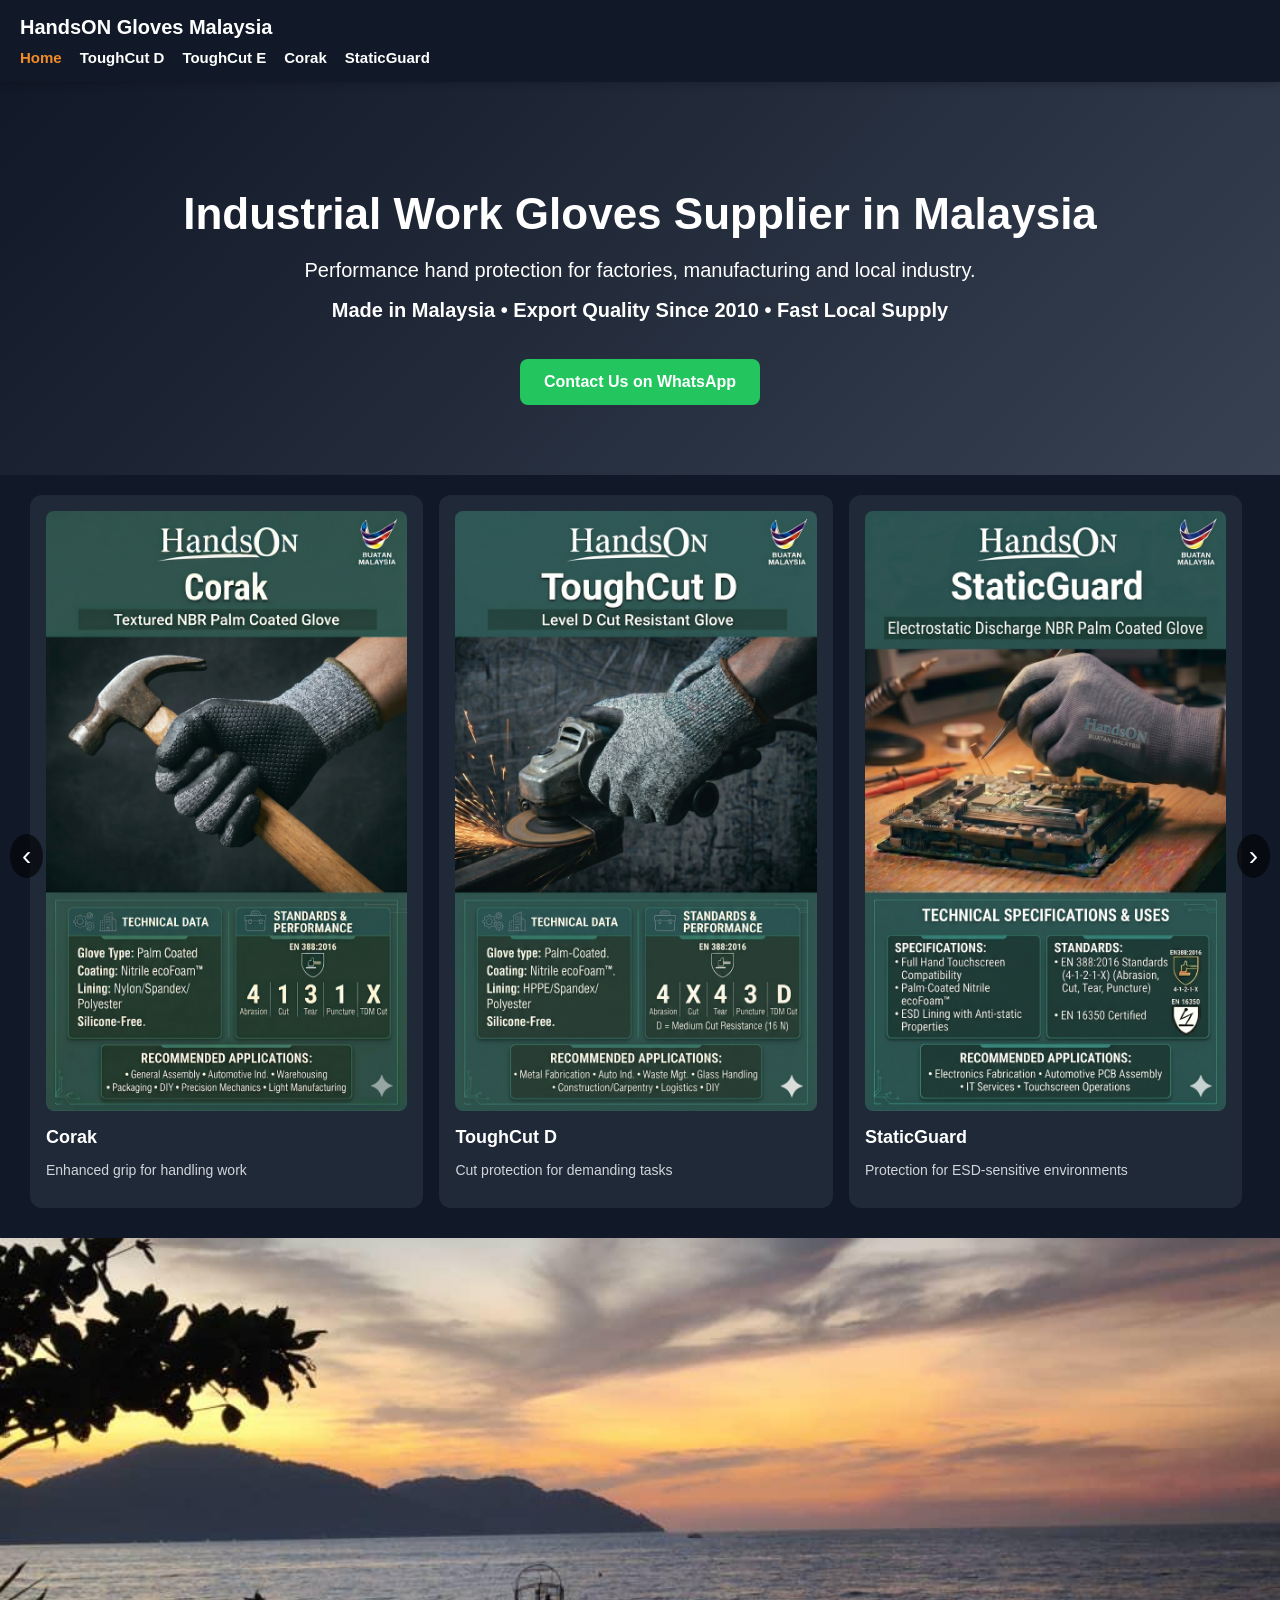
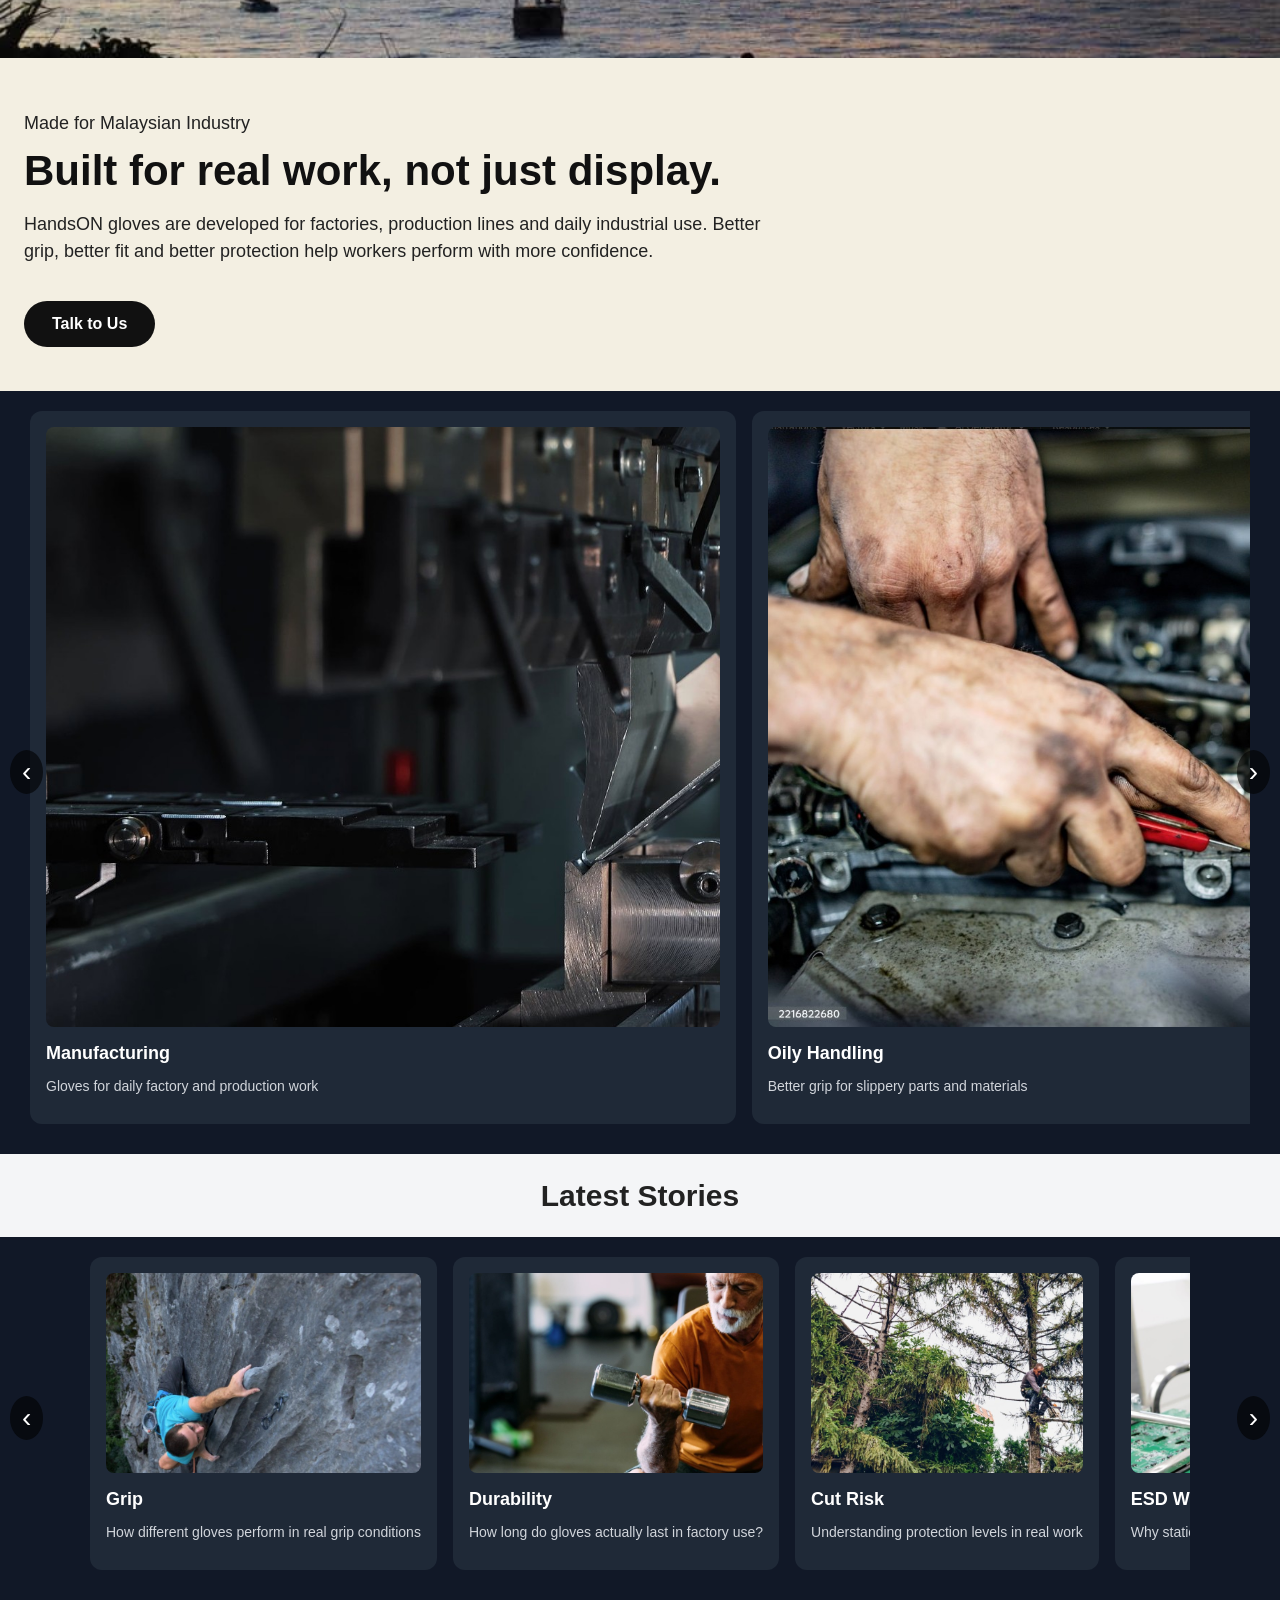
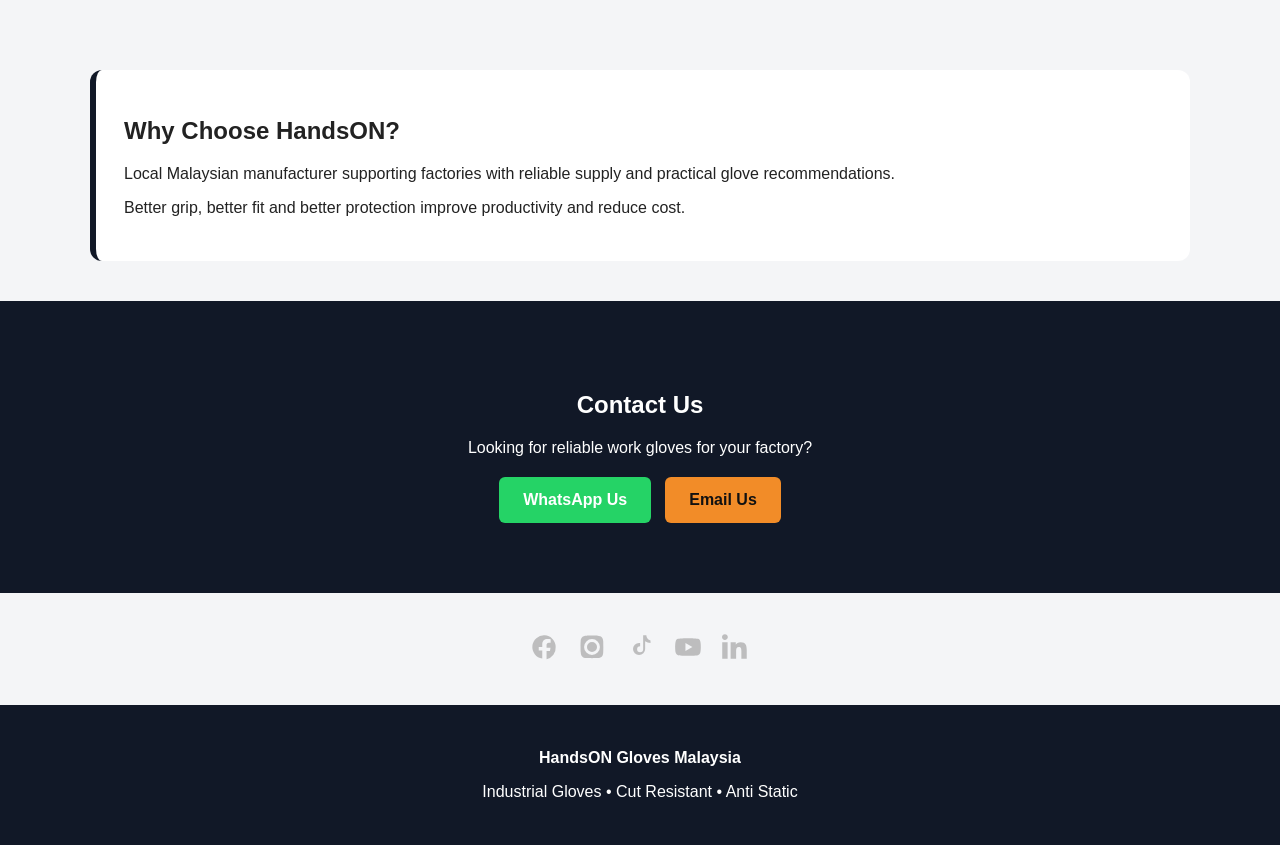
==== index.html @ 5c163934 "Update index.html" ====
<!DOCTYPE html>

<html lang="en">
<head>
  <meta charset="UTF-8">
  <meta name="viewport" content="width=device-width, initial-scale=1">

  <title>Industrial Gloves Malaysia | Work Gloves Supplier | HandsON</title>
  <meta name="description" content="HandsON supplies industrial work gloves in Malaysia. Cut-resistant gloves, grip gloves and anti-static gloves for factories. Reliable local manufacturer.">
  <link rel="canonical" href="https://xprhandson.com/">

  <link rel="stylesheet" href="style.css?v=3">
</head>

<body>

<!-- ===== NAV (HAMBURGER) ===== -->

<div class="nav nav-dark">

  <div class="nav-top">
    <div class="brand">HandsON Gloves Malaysia</div>

<button class="menu-toggle" onclick="toggleMenu()">☰</button>

  </div>

  <div class="nav-links" id="navLinks">
  <a href="index.html" class="active">Home</a>
  <a href="toughcut-d.html">ToughCut D</a>
  <a href="toughcut-e.html">ToughCut E</a>
  <a href="corak.html">Corak</a>
  <a href="staticguard.html">StaticGuard</a>
</div>

</div>

<!-- ===== HERO ===== -->

<section class="hero">
  <h1>Industrial Work Gloves Supplier in Malaysia</h1>
  <p>Performance hand protection for factories, manufacturing and local industry.</p>
  <p><b>Made in Malaysia • Export Quality Since 2010 • Fast Local Supply</b></p>

  <a class="button" href="https://wa.me/60172555032?text=Hi%20I%20am%20interested%20in%20HandsON%20industrial%20gloves" target="_blank">
    Contact Us on WhatsApp
  </a>
</section>

<!-- ===== SCROLLABLE PRODUCT PAGE ===== -->
<div class="product-scroll-wrapper">
  <div class="product-scroll" id="productScroll">


    <div class="product-card">
      <img src="images/corak.jpg" alt="Corak">
      <h3>Corak</h3>
      <p>Enhanced grip for handling work</p>
    </div>

    <div class="product-card">
      <img src="images/toughcutd_2.jpg" alt="ToughCut D">
      <h3>ToughCut D</h3>
      <p>Cut protection for demanding tasks</p>
    </div>

    <div class="product-card">
      <img src="images/staticguard_2.jpg" alt="StaticGuard">
      <h3>StaticGuard</h3>
      <p>Protection for ESD-sensitive environments</p>
    </div>

    <div class="product-card">
      <img src="images/toughcutE.jpg" alt="ToughCut E">
      <h3>ToughCut E</h3>
      <p>Protection for ESD-sensitive environments</p>
    </div>

  </div>

  <button id="leftBtn" class="scroll-btn left" onclick="scrollProducts(-1)">‹</button>
  <button id="rightBtn" class="scroll-btn right" onclick="scrollProducts(1)">›</button>
</div>

<!-- ===== STILL ===== -->  
<section class="story-still">
  <div class="story-image">
    <img src="images/handson-story.jpg" alt="HandsON gloves in real factory work">
  </div>

  <div class="story-text">
    <p class="story-kicker">Made for Malaysian Industry</p>
    <h2>Built for real work, not just display.</h2>
    <p>
      HandsON gloves are developed for factories, production lines and daily industrial use.
      Better grip, better fit and better protection help workers perform with more confidence.
    </p>

    <a class="story-btn" href="https://wa.me/60172555032" target="_blank">
      Talk to Us
    </a>
  </div>
</section>

<!-- ===== APPLICATION SCROLL ===== -->
<div class="product-scroll-wrapper application-scroll-wrapper">
  <div class="product-scroll" id="applicationScroll">

    <div class="product-card">
      <img src="images/application-manufacturing.jpg" alt="Manufacturing">
      <h3>Manufacturing</h3>
      <p>Gloves for daily factory and production work</p>
    </div>

    <div class="product-card">
      <img src="images/application-oil-grip.jpg" alt="Oily Handling">
      <h3>Oily Handling</h3>
      <p>Better grip for slippery parts and materials</p>
    </div>

    <div class="product-card">
      <img src="images/application-cut.jpg" alt="Cut Risk">
      <h3>Cut Risk</h3>
      <p>Protection for sharp edges, metal and glass handling</p>
    </div>

    <div class="product-card">
      <img src="images/application-esd.jpg" alt="ESD Work">
      <h3>ESD Work</h3>
      <p>For electronics and static-sensitive environments</p>
    </div>

  </div>

  <button class="scroll-btn left" onclick="scrollApplications(-1)">‹</button>
  <button class="scroll-btn right" onclick="scrollApplications(1)">›</button>
</div>

<!-- ===== LATEST STORIES ===== -->
<h2 class="section-title">Latest Stories</h2>

<div class="story-scroll-wrapper">
  <div class="story-scroll" id="storiesScroll">

    <div class="story-card">
      <img src="images/story-grip-test4.jpg" alt="Grip">
      <h3>Grip</h3>
      <p>How different gloves perform in real grip conditions</p>
    </div>

    <div class="story-card">
      <img src="images/story-durability.jpg" alt="Durability">
      <h3>Durability</h3>
      <p>How long do gloves actually last in factory use?</p>
    </div>

    <div class="story-card">
      <img src="images/story-cut-risk.jpg" alt="Cut Risk">
      <h3>Cut Risk</h3>
      <p>Understanding protection levels in real work</p>
    </div>

    <div class="story-card">
      <img src="images/story-esd.jpg" alt="ESD Work">
      <h3>ESD Work</h3>
      <p>Why static control matters in electronics production</p>
    </div>

  </div>

  <button class="scroll-btn left" onclick="scrollStories(-1)">‹</button>
  <button class="scroll-btn right" onclick="scrollStories(1)">›</button>
</div>
  
<div class="container">
  <div class="highlight">
    <h2>Why Choose HandsON?</h2>
    <p>Local Malaysian manufacturer supporting factories with reliable supply and practical glove recommendations.</p>
    <p>Better grip, better fit and better protection improve productivity and reduce cost.</p>
  </div>

</div>

<!-- ===== CONTACT ===== -->

<section class="contact-section">
  <h2>Contact Us</h2>
  <p>Looking for reliable work gloves for your factory?</p>

  <div class="contact-actions">
    <a class="contact-btn whatsapp-btn" href="https://wa.me/60172555032" target="_blank">
      WhatsApp Us
    </a>

<a class="contact-btn email-btn" href="mailto:suechen@fwkindustry.com">
  Email Us
</a>

  </div>
</section>

<!-- ===== SOCIAL ===== -->

<div class="social-links">
  <a href="https://www.facebook.com/share/1DXPsJKZEr/?mibextid=wwXIfr/" target="_blank">
    <img src="images/facebook.svg" alt="Facebook">
  </a>

  <a href="https://www.instagram.com/handson_gloves_malaysia" target="_blank">
    <img src="images/instagram.svg" alt="Instagram">
  </a>

  <a href="https://www.tiktok.com/@handsongloves168" target="_blank">
    <img src="images/tiktok.svg" alt="TikTok">
  </a>

  <a href="#" target="_blank">
    <img src="images/youtube.svg" alt="YouTube">
  </a>

  <a href="https://www.linkedin.com/in/sue-chen-87976219b" target="_blank">
    <img src="images/linkedin.svg" alt="LinkedIn">
  </a>
</div>

<!-- ===== FOOTER ===== -->

<div class="footer">
  <p><b>HandsON Gloves Malaysia</b></p>
  <p>Industrial Gloves • Cut Resistant • Anti Static</p>
</div>

<!-- ===== JS ===== -->

<script>
function toggleMenu() {
  document.getElementById("navLinks").classList.toggle("active");
}

const productScroll = document.getElementById("productScroll");
const leftBtn = document.getElementById("leftBtn");
const rightBtn = document.getElementById("rightBtn");

function scrollProducts(direction) {
  const card = productScroll.querySelector(".product-card");
  const gap = 16;

  productScroll.scrollBy({
    left: direction * (card.offsetWidth + gap),
    behavior: "smooth"
  });

  setTimeout(updateArrows, 350);
}

function updateArrows() {
  const scrollLeft = productScroll.scrollLeft;
  const maxScroll = productScroll.scrollWidth - productScroll.clientWidth;

  if (scrollLeft <= 5) {
    leftBtn.style.opacity = "0";
    leftBtn.style.pointerEvents = "none";
  } else {
    leftBtn.style.opacity = "1";
    leftBtn.style.pointerEvents = "auto";
  }

  if (scrollLeft >= maxScroll - 5) {
    rightBtn.style.opacity = "0";
    rightBtn.style.pointerEvents = "none";
  } else {
    rightBtn.style.opacity = "1";
    rightBtn.style.pointerEvents = "auto";
  }
}

productScroll.addEventListener("scroll", updateArrows);
window.addEventListener("load", updateArrows);

  
const applicationScroll = document.getElementById("applicationScroll");

function scrollApplications(direction) {
  const card = applicationScroll.querySelector(".product-card");
  const gap = 16;

  applicationScroll.scrollBy({
    left: direction * (card.offsetWidth + gap),
    behavior: "smooth"
  });
}

const storiesScroll = document.getElementById("storiesScroll");

function scrollStories(direction) {
  const card = storiesScroll.querySelector(".story-card");
  const gap = 16;

  storiesScroll.scrollBy({
    left: direction * (card.offsetWidth + gap),
    behavior: "smooth"
  });
}


</script>

</body>
</html>
---- style.css ----
/* ===== GLOBAL ===== */
body {
  margin: 0;
  font-family: Arial, sans-serif;
  background: #f4f5f7;
  color: #222;
}

/* ===== HERO ===== */
.hero {
  background: linear-gradient(135deg, #111827, #374151);
  color: white;
  padding: 70px 20px;
  text-align: center;
}

.hero h1 {
  font-size: 44px;
  margin-bottom: 16px;
}

.hero p {
  font-size: 20px;
  max-width: 760px;
  margin: 10px auto;
  line-height: 1.5;
}

/* ===== HERO BUTTON ===== */
.button {
  display: inline-block;
  margin-top: 24px;
  padding: 14px 24px;
  background: #22c55e;
  color: white;
  text-decoration: none;
  border-radius: 8px;
  font-weight: bold;
}

.button:hover {
  background: #16a34a;
}

/* ===== CONTAINER ===== */
.container {
  max-width: 1100px;
  margin: auto;
  padding: 40px 20px;
}

/* ===== SECTION TITLE ===== */
.section-title {
  text-align: center;
  font-size: 30px;
  margin-bottom: 24px;
}

/* ===== GRID ===== */
.grid {
  display: grid;
  grid-template-columns: repeat(auto-fit, minmax(260px, 1fr));
  gap: 22px;
}

/* ===== CARD ===== */
.card {
  background: white;
  padding: 26px;
  border-radius: 14px;
  box-shadow: 0 4px 14px rgba(0,0,0,0.08);
}

.card h3 {
  margin-top: 0;
  font-size: 24px;
}

.card p {
  line-height: 1.6;
  font-size: 16px;
  color: #444;
}

/* FORCE card links to ignore browser purple */
.card h3 a:link,
.card h3 a:visited {
  color: #111827;
  text-decoration: none;
  font-weight: bold;
}

.card h3 a:hover {
  color: #f28c28;
}

/* ===== HIGHLIGHT ===== */
.highlight {
  background: #fff;
  border-left: 6px solid #111827;
  padding: 28px;
  border-radius: 12px;
  margin-top: 30px;
}

/* ===== CONTACT ===== */
.contact-section {
  text-align: center;
  padding: 70px 20px;
  background: #111827;
  color: #fff;
}

.contact-actions {
  display: flex;
  justify-content: center;
  gap: 14px;
  flex-wrap: wrap;
  margin-top: 20px;
}

.contact-btn {
  padding: 14px 24px;
  border-radius: 6px;
  text-decoration: none;
  font-weight: 700;
}

.whatsapp-btn {
  background: #25D366;
  color: white;
}

.email-btn {
  background: #f28c28;
  color: #111;
}

/* ===== SOCIAL ===== */
.social-links {
  display: flex;
  justify-content: center;
  gap: 20px;
  padding: 40px 20px;
  max-width: 400px;
  margin: 0 auto;
}

.social-links img {
  width: 28px;
  opacity: 0.6;
}

.social-links img:hover {
  opacity: 1;
}

/* ===== FOOTER ===== */
.footer {
  background: #111827;
  color: white;
  text-align: center;
  padding: 28px;
}

/* ===== NAV CONTAINER ===== */
.nav {
  background: #111827;
  color: white;
  padding: 16px 20px;

  position: sticky;
  top: 0;
  z-index: 1000;
  box-shadow: 0 2px 8px rgba(0,0,0,0.2);
}

.nav-top {
  display: flex;
  justify-content: space-between;
  align-items: center;
}

.brand {
  font-size: 20px;
  font-weight: bold;
  color: white;
}

.menu-toggle {
  font-size: 28px;
  background: none;
  border: none;
  cursor: pointer;
  display: none;
  color: white;
}

.nav-links {
  display: flex;
  gap: 18px;
  margin-top: 10px;
}

.nav-links a,
.nav-links a:link,
.nav-links a:visited {
  color: white;
  text-decoration: none;
  font-size: 15px;
  font-weight: bold;
}

.nav-links a:hover,
.nav-links a.active {
  color: #f28c28;
}

/* ===== MOBILE ===== */
@media (max-width: 600px) {
  .menu-toggle {
    display: block;
    color: white;
  }

  .product-card {
    min-width: calc(100vw - 60px);
  }

  .nav-links {
    display: none;
    flex-direction: column;
    background: white;
    border-radius: 8px;
    padding: 10px;
    margin-top: 12px;
  }

  .nav-links.active {
    display: flex;
  }

  .nav-links a,
  .nav-links a:link,
  .nav-links a:visited {
    color: #111;
    padding: 10px;
    border-radius: 6px;
  }

  .nav-links a:hover,
  .nav-links a.active {
    background: #f4f5f7;
    color: #f28c28;
  }
  
   /* ✅ ADD HERE */
  .application-scroll-wrapper .product-card img {
    height: 260px;
  }

  .story-card img {
  height: 200px;
  }
}

/* ===== DESKTOP ===== */
@media (min-width: 900px) {
  .product-scroll {
    max-width: 1100px;
    margin: 0 auto;
    
    padding-left: 60px;
    padding-right: 60px;
  }
  
  .scroll-btn.left {
    left: calc(50% - 550px);   /* align with content edge */
  }

  .scroll-btn.right {
    right: calc(50% - 550px);
  }

  .scroll-btn {
    font-size: 34px;
    padding: 8px 14px;
  }
}

.product-scroll-wrapper {
  position: relative;
  padding: 20px;
  background: #111827;
  display: flex;
  justify-content: center;   /* ADD THIS */
}

.product-scroll {
  display: flex;
  gap: 16px;
  overflow-x: auto;
  scroll-snap-type: x mandatory;
  padding-bottom: 10px;
  max-width: 1100px;         /* ADD THIS */
  width: 100%;
}

.product-scroll::-webkit-scrollbar {
  display: none;
}

.product-card {
  min-width: 220px;
  flex: 0 0 auto;
  background: #1f2937;
  border-radius: 12px;
  padding: 16px;
  color: white;
  scroll-snap-align: start;
}

.product-card img {
  width: 100%;
  height: 600px;
  object-fit: cover;
  border-radius: 8px;
  margin-bottom: 12px;
}

.product-card h3 {
  margin: 0 0 6px;
  font-size: 18px;
}

.product-card p {
  font-size: 14px;
  color: #d1d5db;
}

/* Arrow button */
.scroll-btn {
  position: absolute;
  top: 50%;
  transform: translateY(-50%);
  right: 10px;
  background: rgba(0,0,0,0.6);
  border: none;
  color: white;
  font-size: 28px;
  padding: 6px 12px;
  border-radius: 50%;
  cursor: pointer;
  transition: opacity 0.3s ease;  /* ADD THIS */
}

.scroll-btn.left {
  left: 10px;
  right: auto;
}

.scroll-btn.right {
  right: 10px;
}


.story-still {
  background: #f3efe2;
}

.story-image img {
  width: 100%;
  height: 420px;
  object-fit: cover;
  display: block;
}

.story-text {
  padding: 34px 24px 44px;
  max-width: 760px;
}

.story-kicker {
  font-size: 16px;
  margin-bottom: 12px;
}

.story-text h2 {
  font-size: 42px;
  line-height: 1.05;
  margin: 0 0 16px;
  color: #111;
}

.story-text p {
  font-size: 18px;
  line-height: 1.5;
  color: #222;
}

.story-btn {
  display: inline-block;
  margin-top: 18px;
  background: #111;
  color: white;
  padding: 14px 28px;
  border-radius: 999px;
  text-decoration: none;
  font-weight: bold;
}

.story-scroll-wrapper {
  position: relative;
  padding: 20px;
  background: #111827;
}

.story-scroll {
  display: flex;
  gap: 16px;
  overflow-x: auto;
  scroll-snap-type: x mandatory;
  padding-bottom: 10px;
  max-width: 1100px;
  width: 100%;
  margin: 0 auto;
}

.story-scroll::-webkit-scrollbar {
  display: none;
}

.story-card {
  min-width: 220px;
  flex: 0 0 auto;
  background: #1f2937;
  border-radius: 12px;
  padding: 16px;
  color: white;
  scroll-snap-align: start;
}

.story-card img {
  width: 100%;
  height: 200px;
  object-fit: cover;
  border-radius: 8px;
  margin-bottom: 12px;
}

.story-card h3 {
  margin: 0 0 6px;
  font-size: 18px;
}

.story-card p {
  font-size: 14px;
  color: #d1d5db;
}
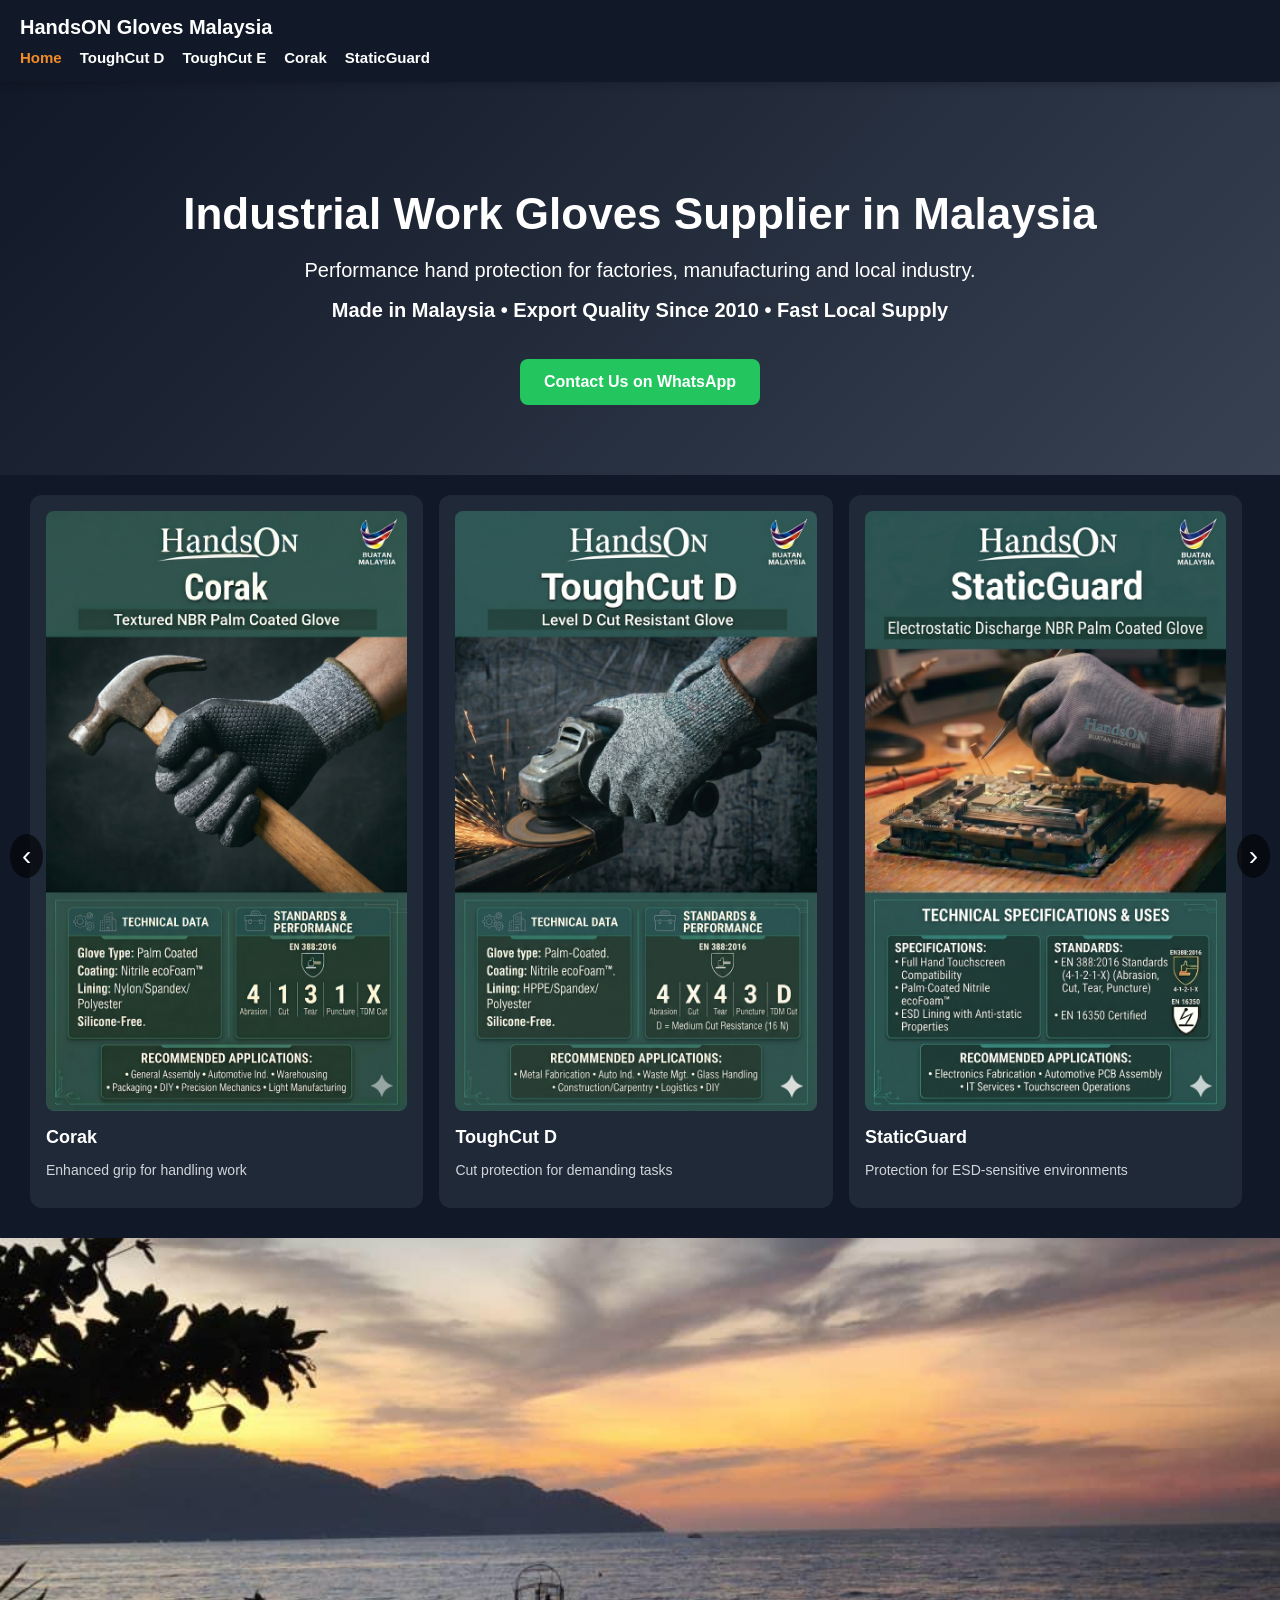
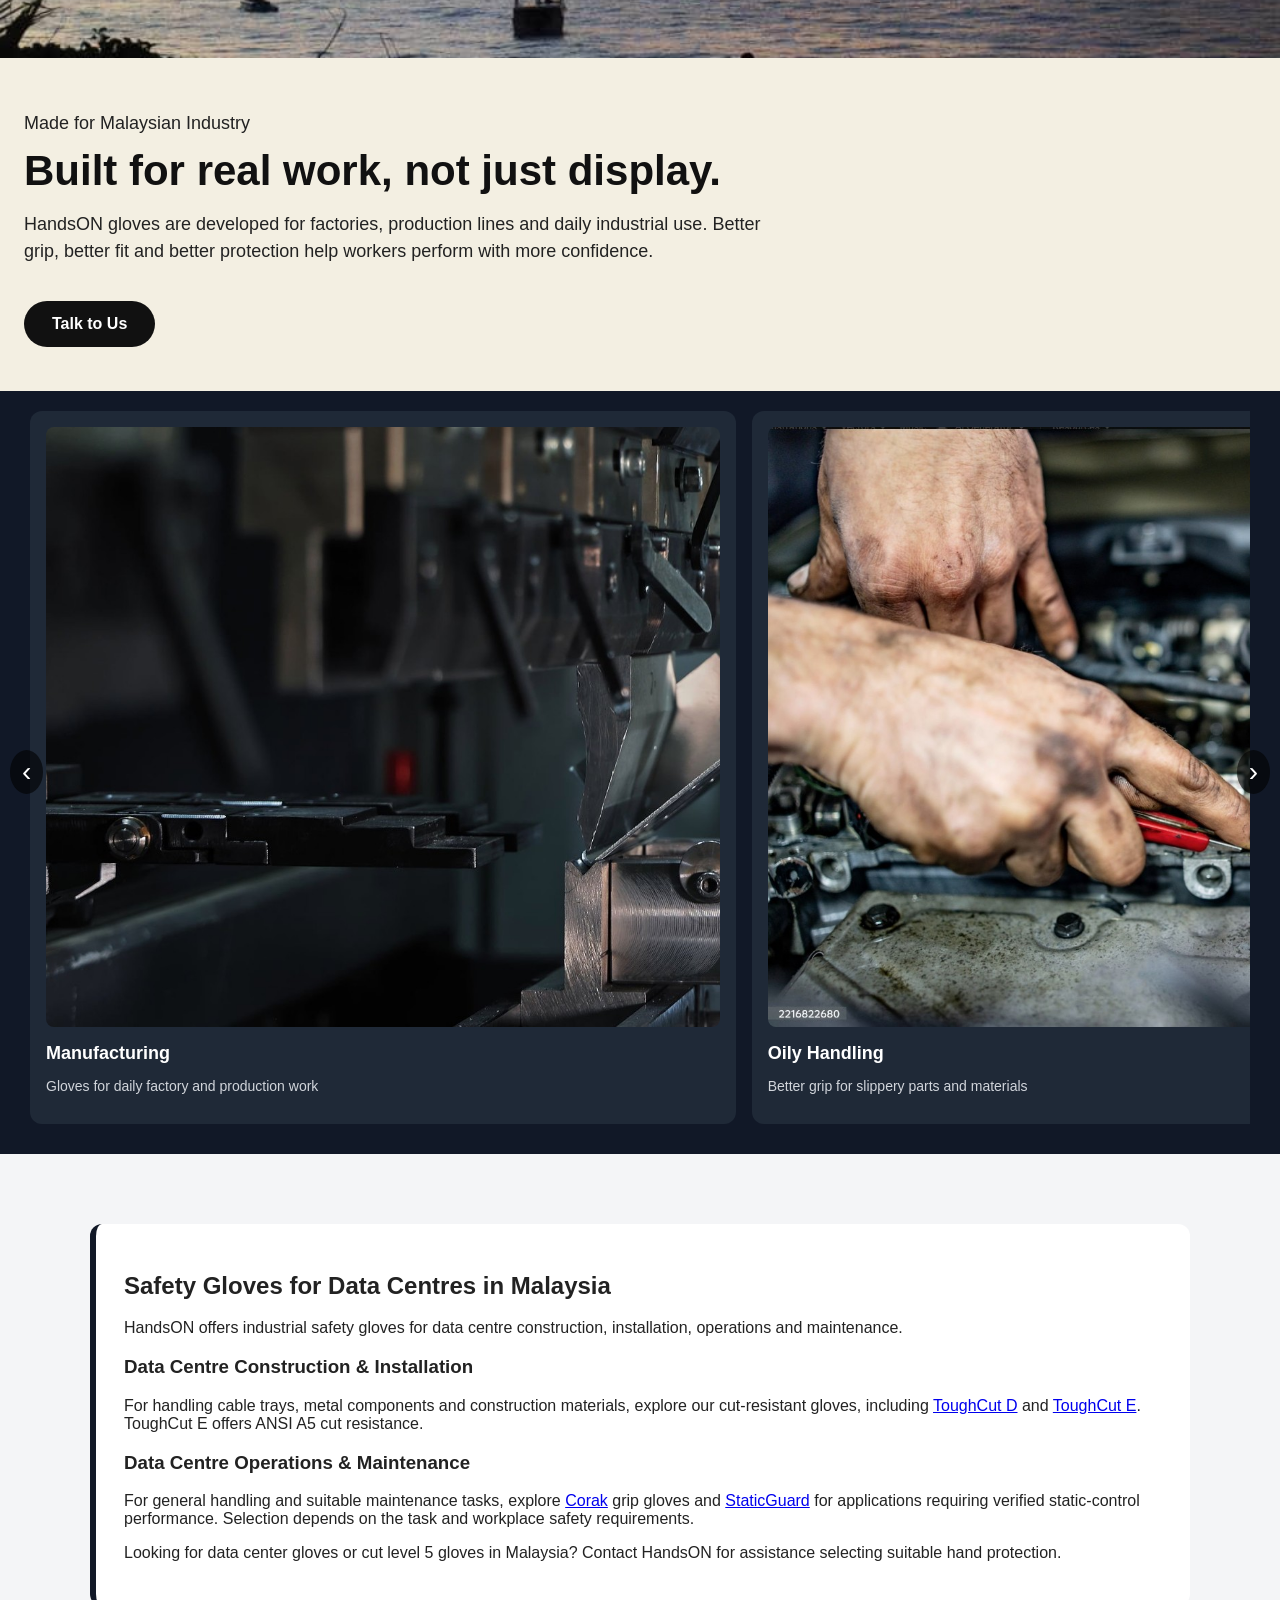
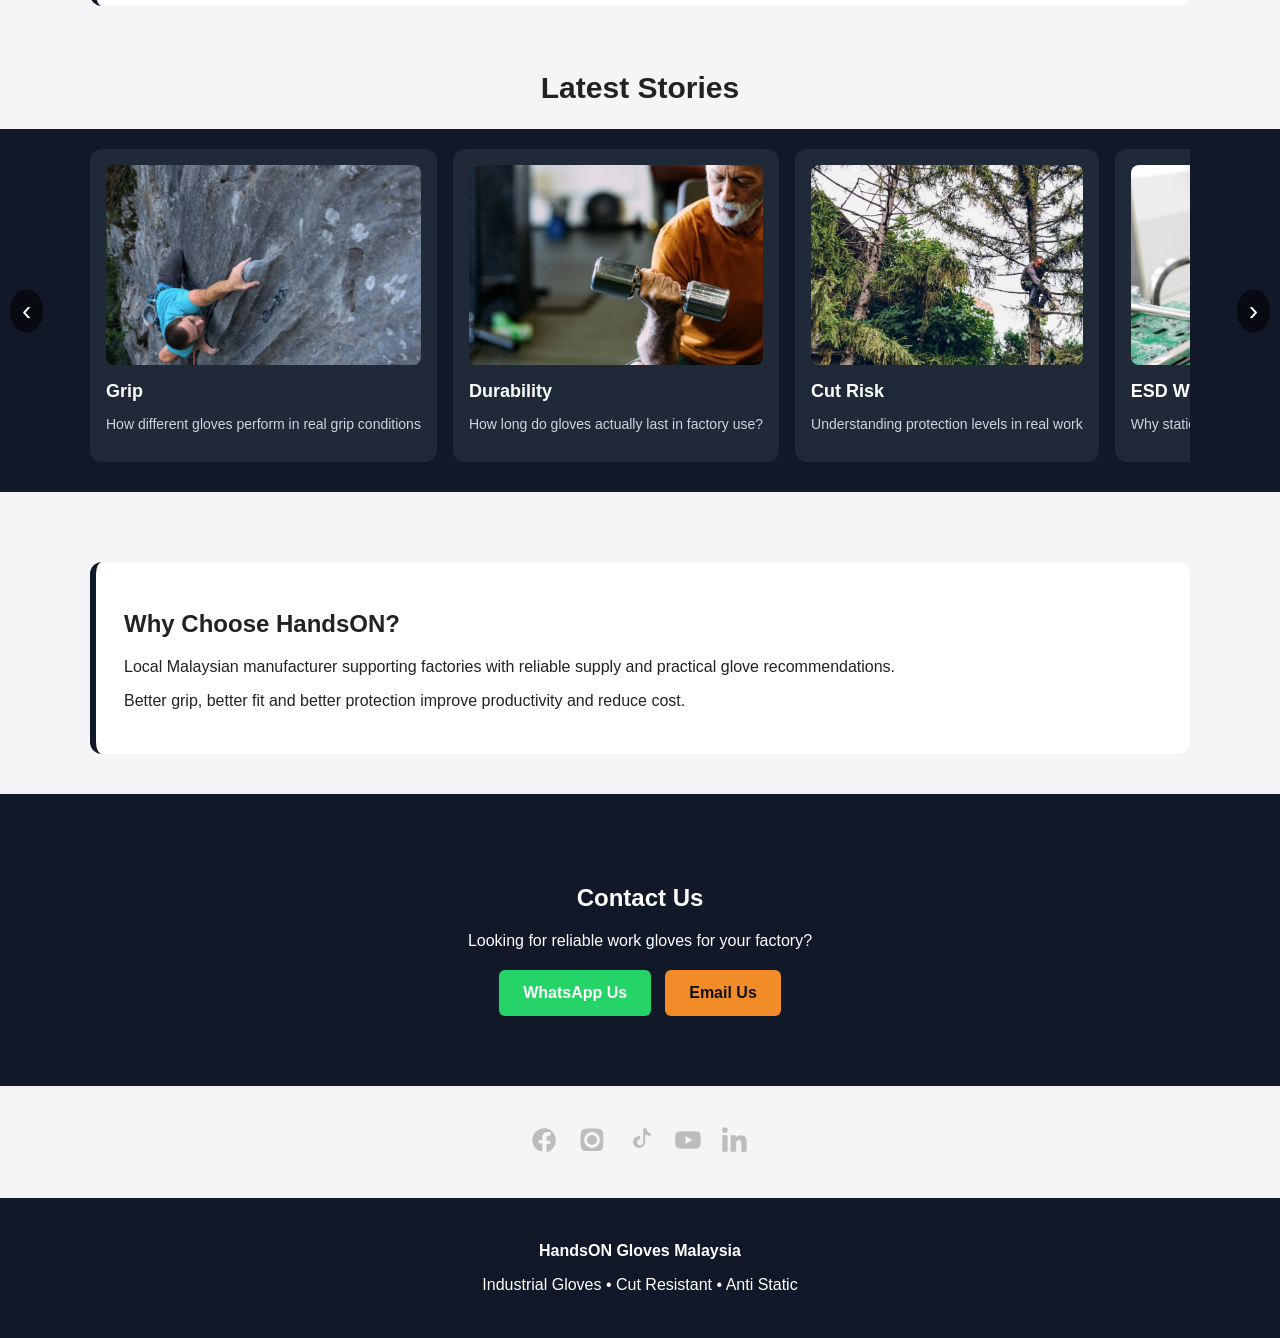
==== commit 65ed2343: "Add Data Centre Gloves SEO section" ====
--- a/index.html
+++ b/index.html
@@ -5,8 +5,23 @@
   <meta charset="UTF-8">
   <meta name="viewport" content="width=device-width, initial-scale=1">
 
-  <title>Industrial Gloves Malaysia | Work Gloves Supplier | HandsON</title>
-  <meta name="description" content="HandsON supplies industrial work gloves in Malaysia. Cut-resistant gloves, grip gloves and anti-static gloves for factories. Reliable local manufacturer.">
+  <title>Industrial Safety Gloves Malaysia | HandsON</title>
+
+  <meta name="description"
+        content="HandsON Malaysia supplies industrial safety gloves, data center gloves, cut-resistant gloves and ANSI A5 cut protection gloves for industrial applications.">
+
+  <meta name="keywords"
+        content="industrial gloves Malaysia,
+                 safety gloves Malaysia,
+                 data center gloves,
+                 data centre gloves,
+                 data center safety gloves,
+                 cut level 5 gloves,
+                 ANSI A5 cut resistant gloves,
+                 cut resistant gloves Malaysia,
+                 nitrile coated gloves,
+                 work gloves supplier Malaysia">
+
   <link rel="canonical" href="https://xprhandson.com/">
 
   <link rel="stylesheet" href="style.css?v=3">
@@ -73,7 +88,7 @@
     <div class="product-card">
       <img src="images/toughcutE.jpg" alt="ToughCut E">
       <h3>ToughCut E</h3>
-      <p>Protection for ESD-sensitive environments</p>
+      <p>High Cut protection for demanding tasks</p>
     </div>
 
   </div>
@@ -136,7 +151,50 @@
   <button class="scroll-btn right" onclick="scrollApplications(1)">›</button>
 </div>
 
-<!-- ===== LATEST STORIES ===== -->
+
+<!-- ===== DATA CENTRE GLOVES ===== -->
+<section class="container">
+  <div class="highlight">
+    <h2>Safety Gloves for Data Centres in Malaysia</h2>
+
+    <p>
+      HandsON offers industrial safety gloves for
+      data centre construction, installation,
+      operations and maintenance.
+    </p>
+
+    <h3>Data Centre Construction & Installation</h3>
+    <p>
+      For handling cable trays, metal components
+      and construction materials, explore our
+      cut-resistant gloves, including
+      <a href="toughcut-d.html">ToughCut D</a>
+      and <a href="toughcut-e.html">ToughCut E</a>.
+      ToughCut E offers ANSI A5 cut resistance.
+    </p>
+
+    <h3>Data Centre Operations & Maintenance</h3>
+    <p>
+      For general handling and suitable maintenance
+      tasks, explore
+      <a href="corak.html">Corak</a> grip gloves
+      and <a href="staticguard.html">StaticGuard</a>
+      for applications requiring verified
+      static-control performance.
+      Selection depends on the task and
+      workplace safety requirements.
+    </p>
+
+    <p>
+      Looking for data center gloves or
+      cut level 5 gloves in Malaysia?
+      Contact HandsON for assistance
+      selecting suitable hand protection.
+    </p>
+  </div>
+</section>
+
+  <!-- ===== LATEST STORIES ===== -->
 <h2 class="section-title">Latest Stories</h2>
 
 <div class="story-scroll-wrapper">
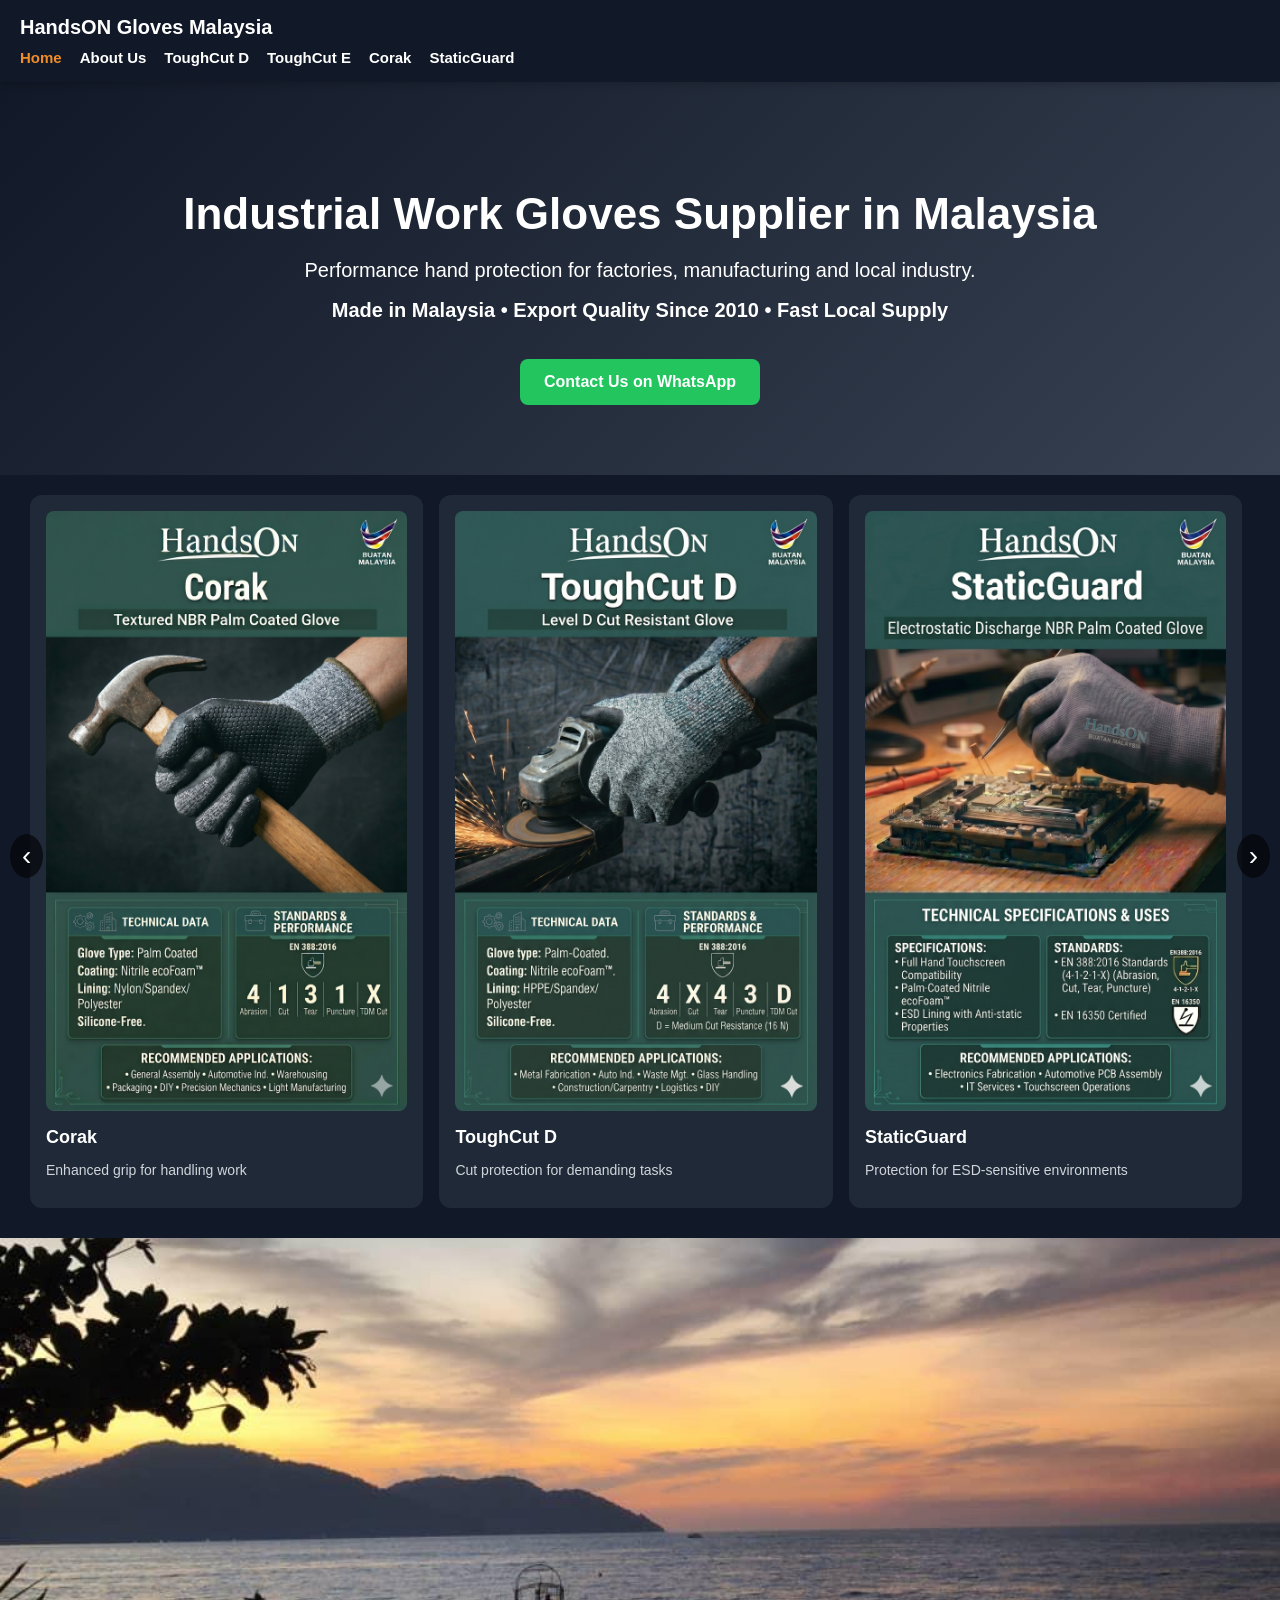
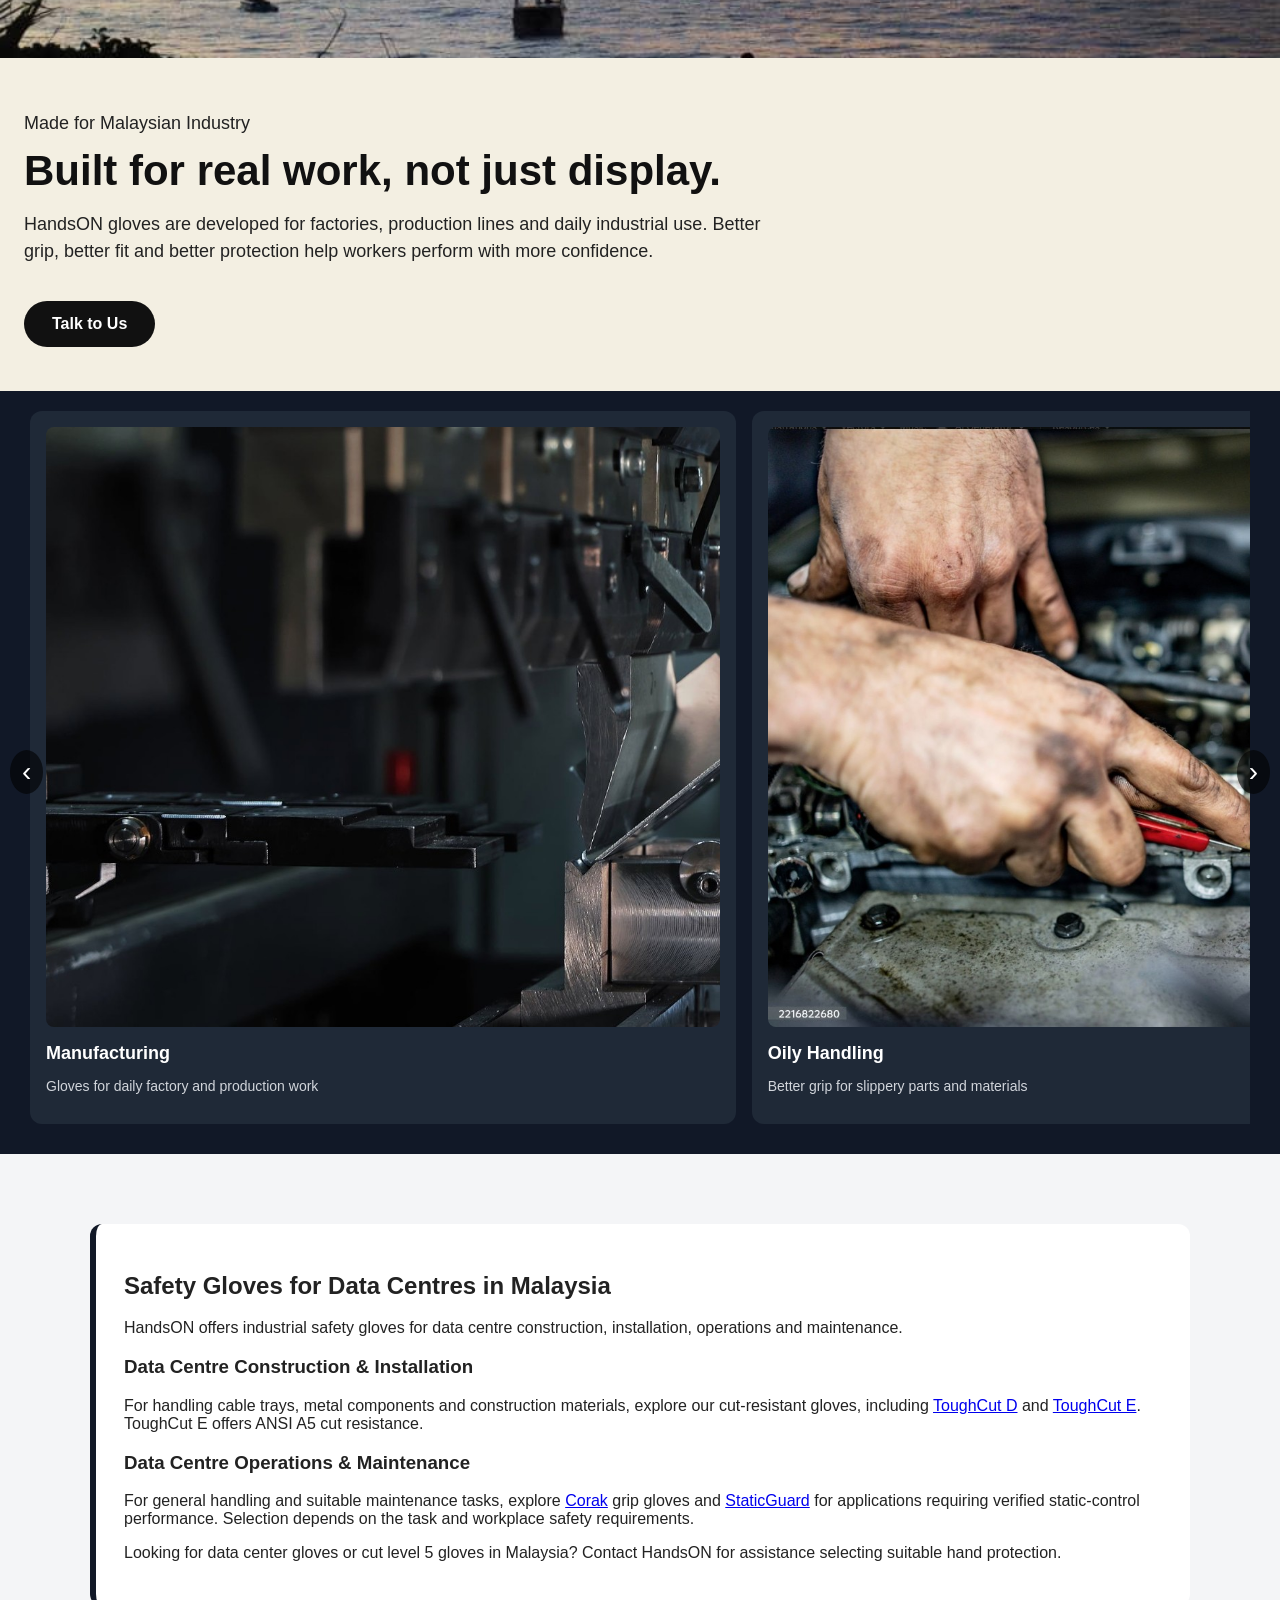
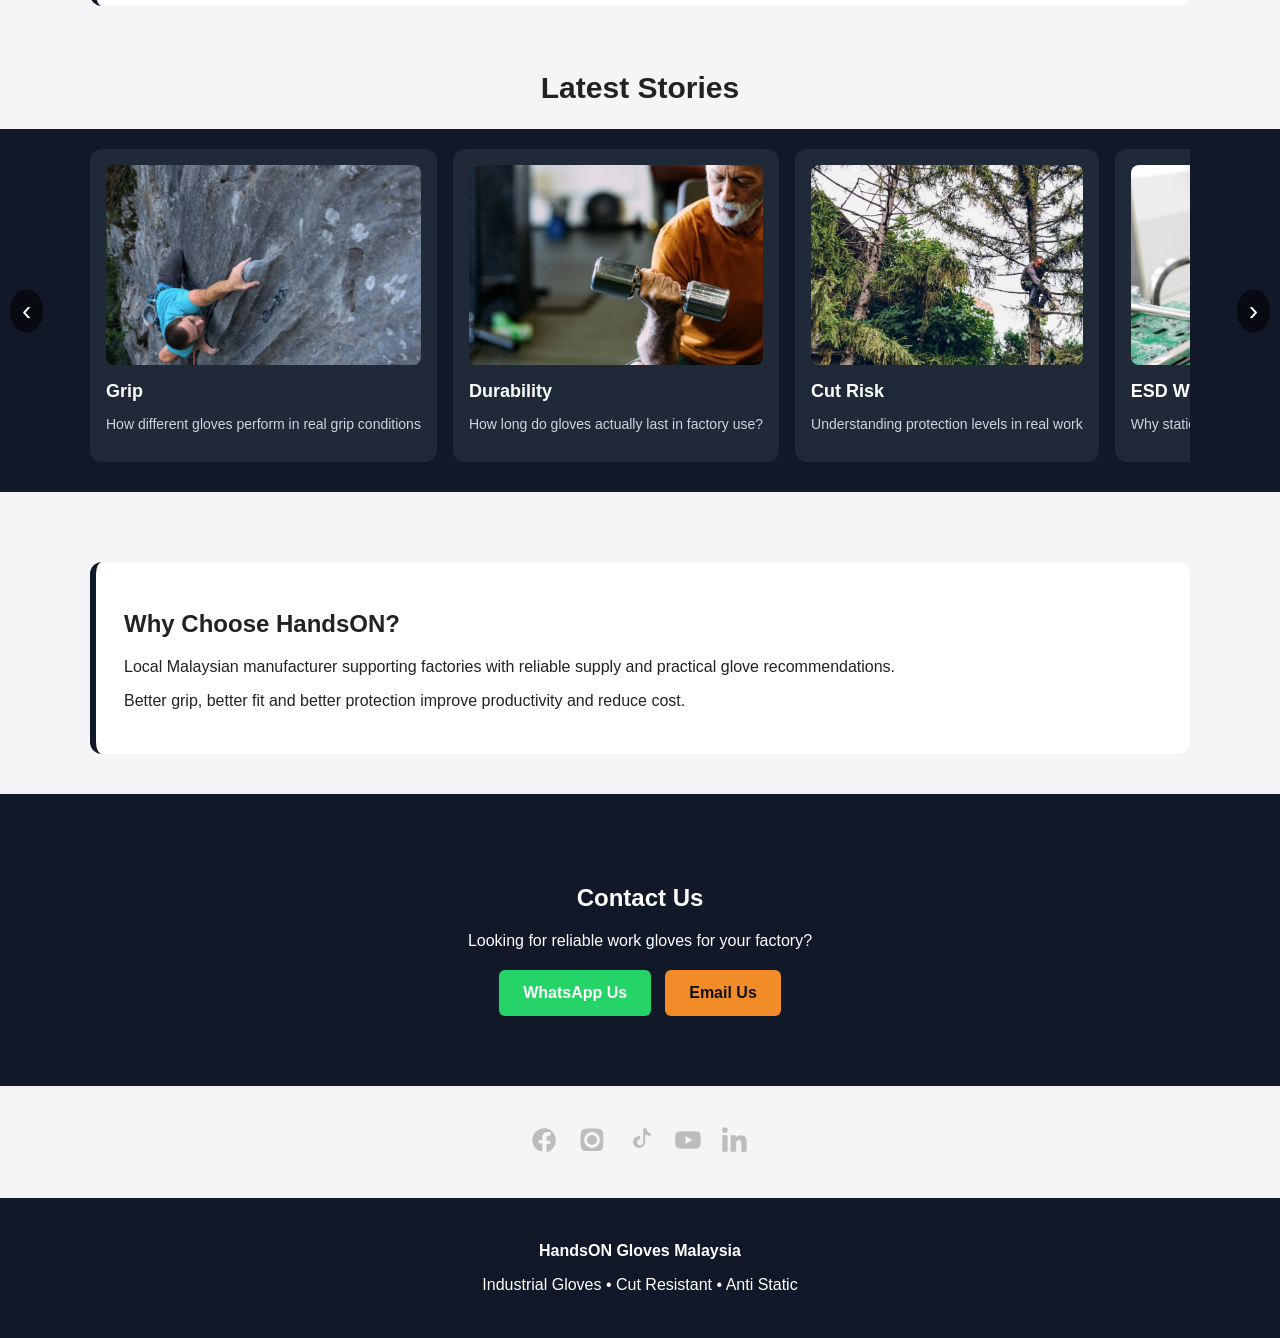
==== commit ace64955: "Add 'About Us' link to navigation" ====
--- a/index.html
+++ b/index.html
@@ -25,6 +25,15 @@
   <link rel="canonical" href="https://xprhandson.com/">
 
   <link rel="stylesheet" href="style.css?v=3">
+<!-- Google tag (gtag.js) -->
+<script async src="https://www.googletagmanager.com/gtag/js?id=AW-18532688072"></script>
+<script>
+  window.dataLayer = window.dataLayer || [];
+  function gtag(){dataLayer.push(arguments);}
+  gtag('js', new Date());
+
+  gtag('config', 'AW-18532688072');
+</script>
 </head>
 
 <body>
@@ -40,13 +49,16 @@
 
   </div>
 
-  <div class="nav-links" id="navLinks">
+ 
+<div class="nav-links" id="navLinks">
   <a href="index.html" class="active">Home</a>
+  <a href="about.html">About Us</a>
   <a href="toughcut-d.html">ToughCut D</a>
   <a href="toughcut-e.html">ToughCut E</a>
   <a href="corak.html">Corak</a>
   <a href="staticguard.html">StaticGuard</a>
 </div>
+
 
 </div>
 
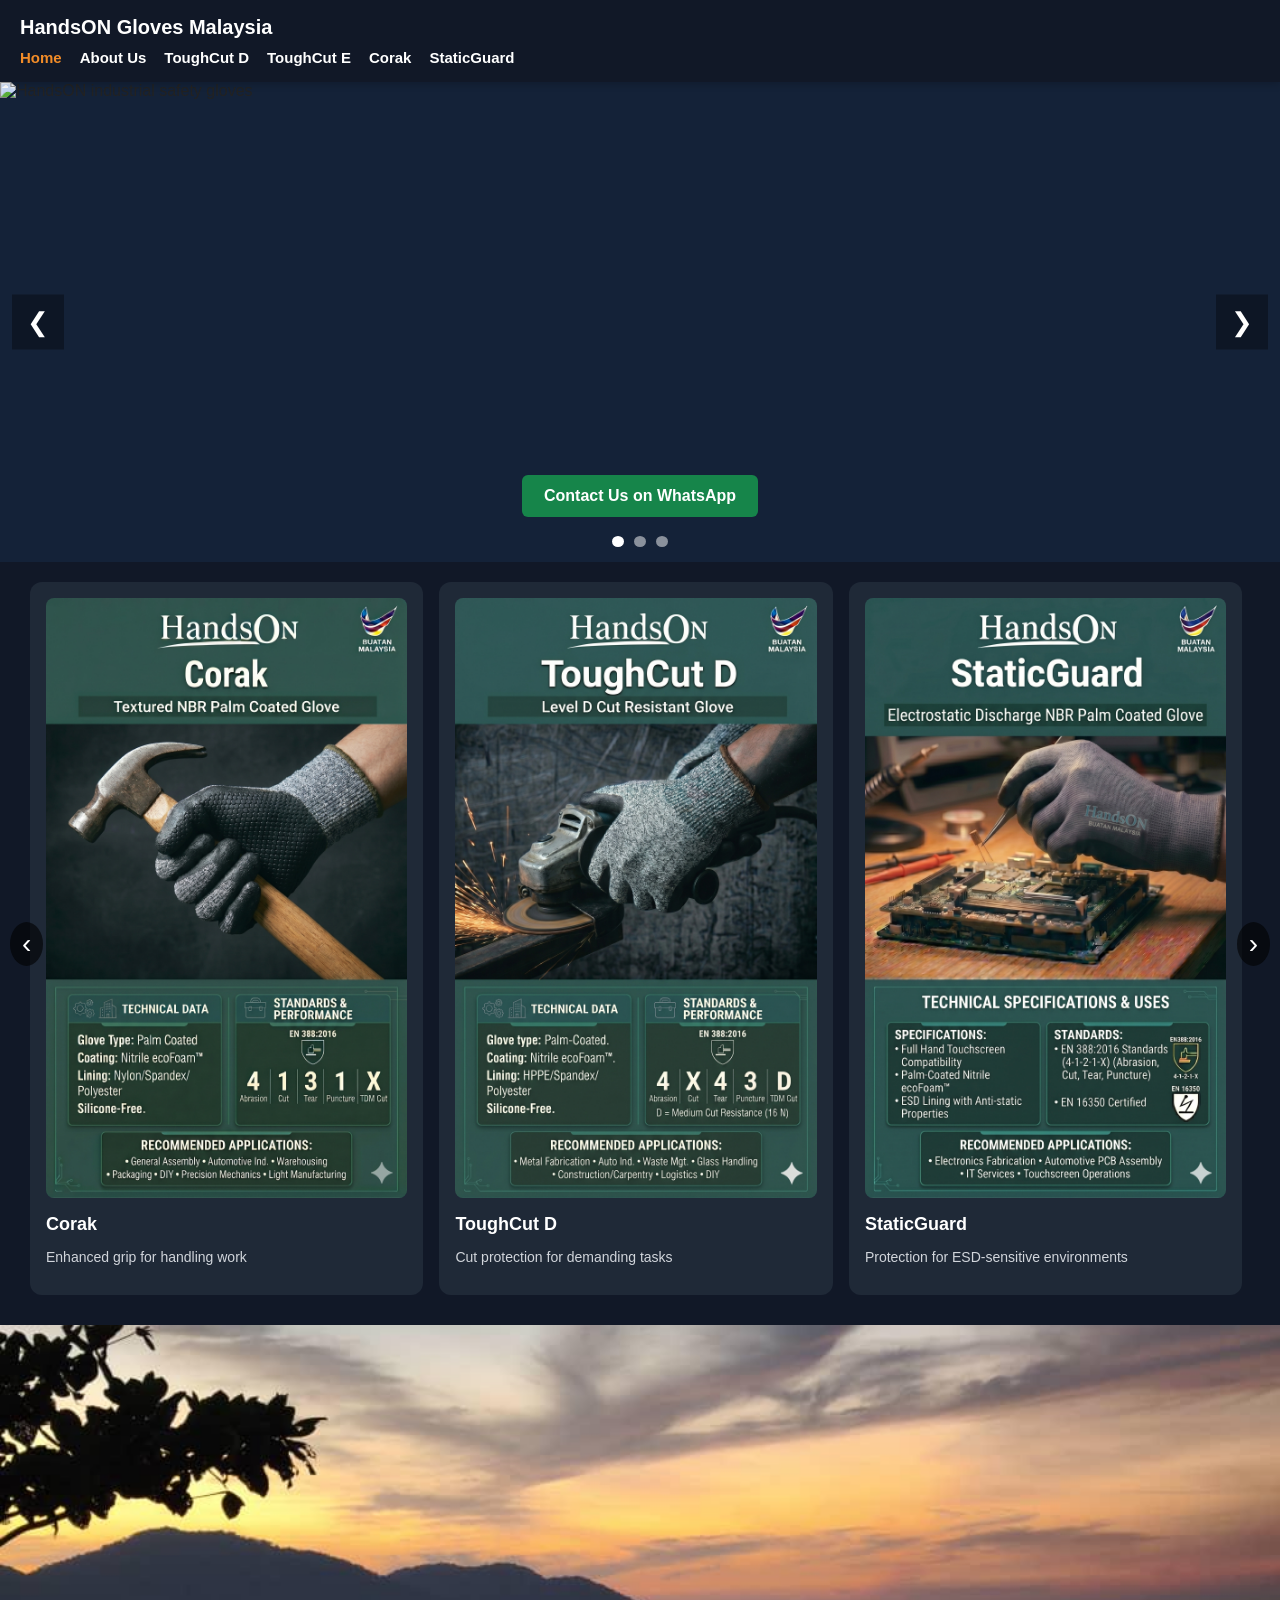
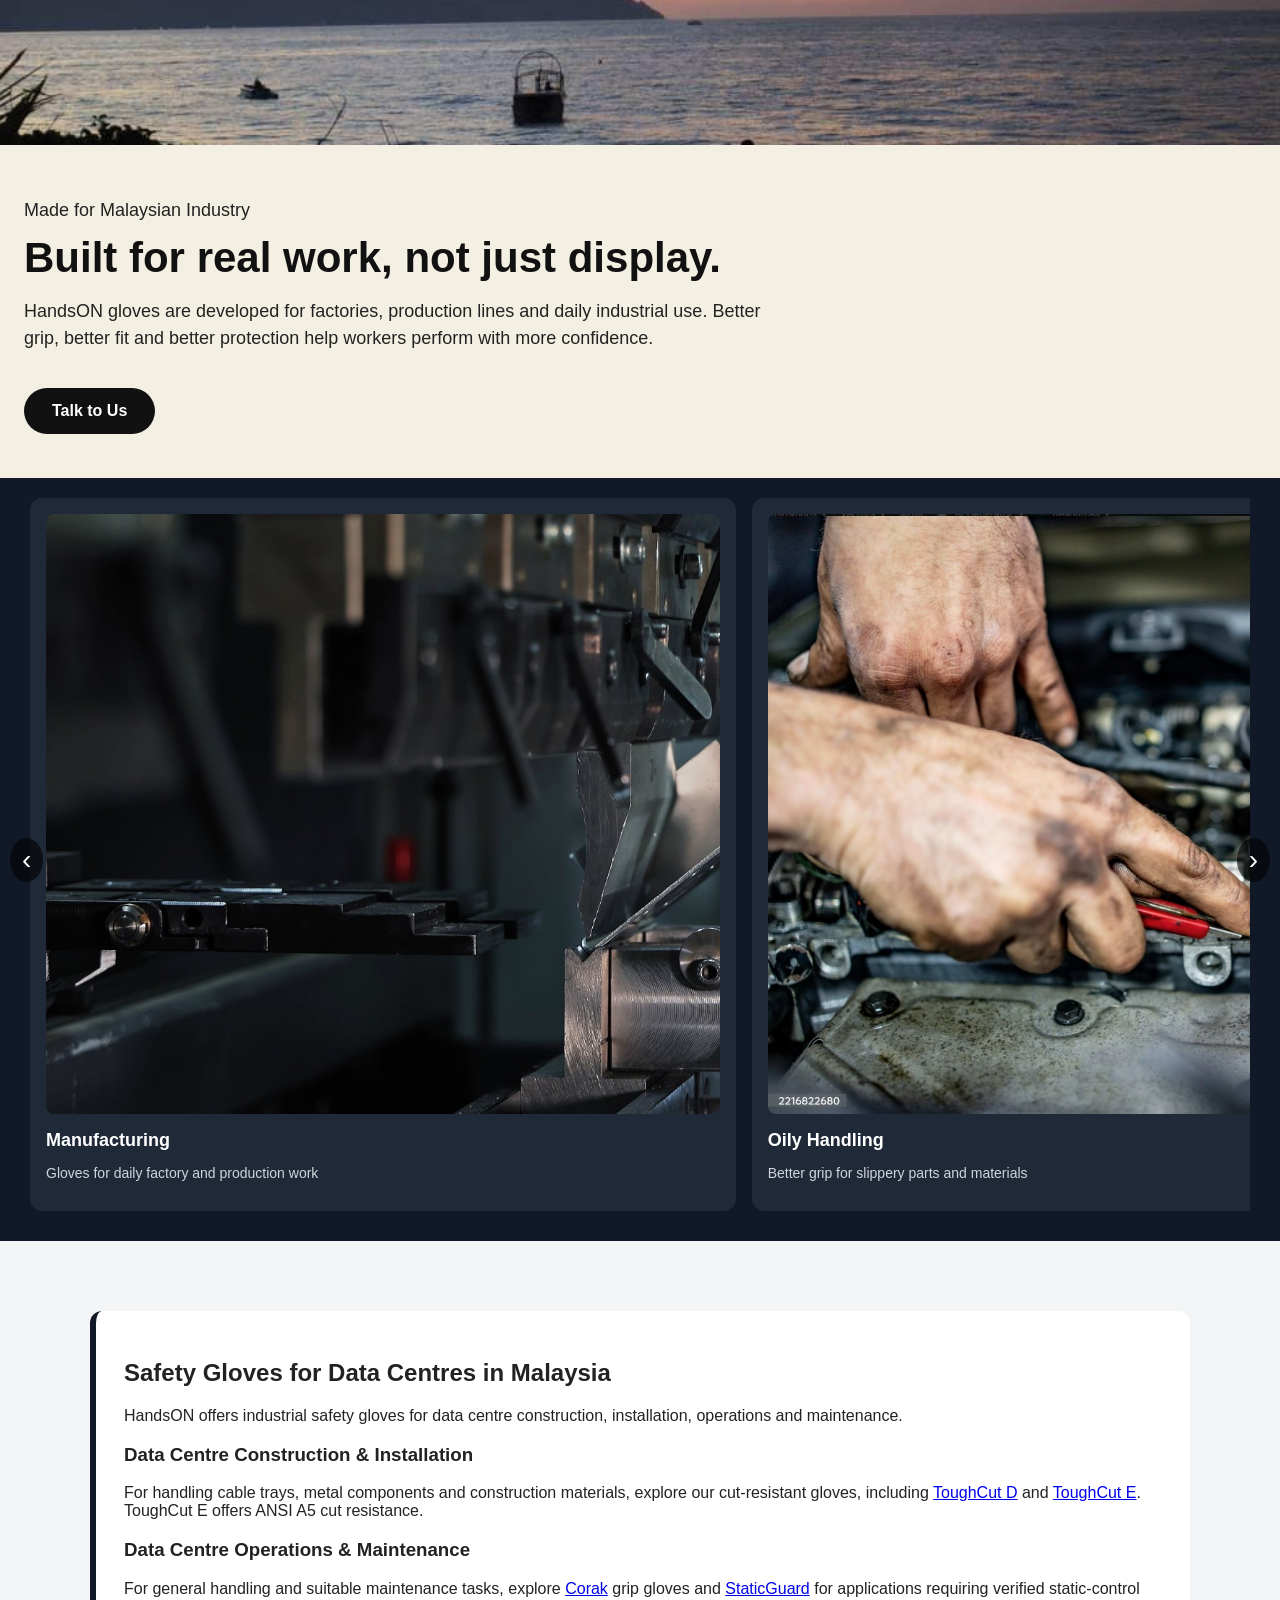
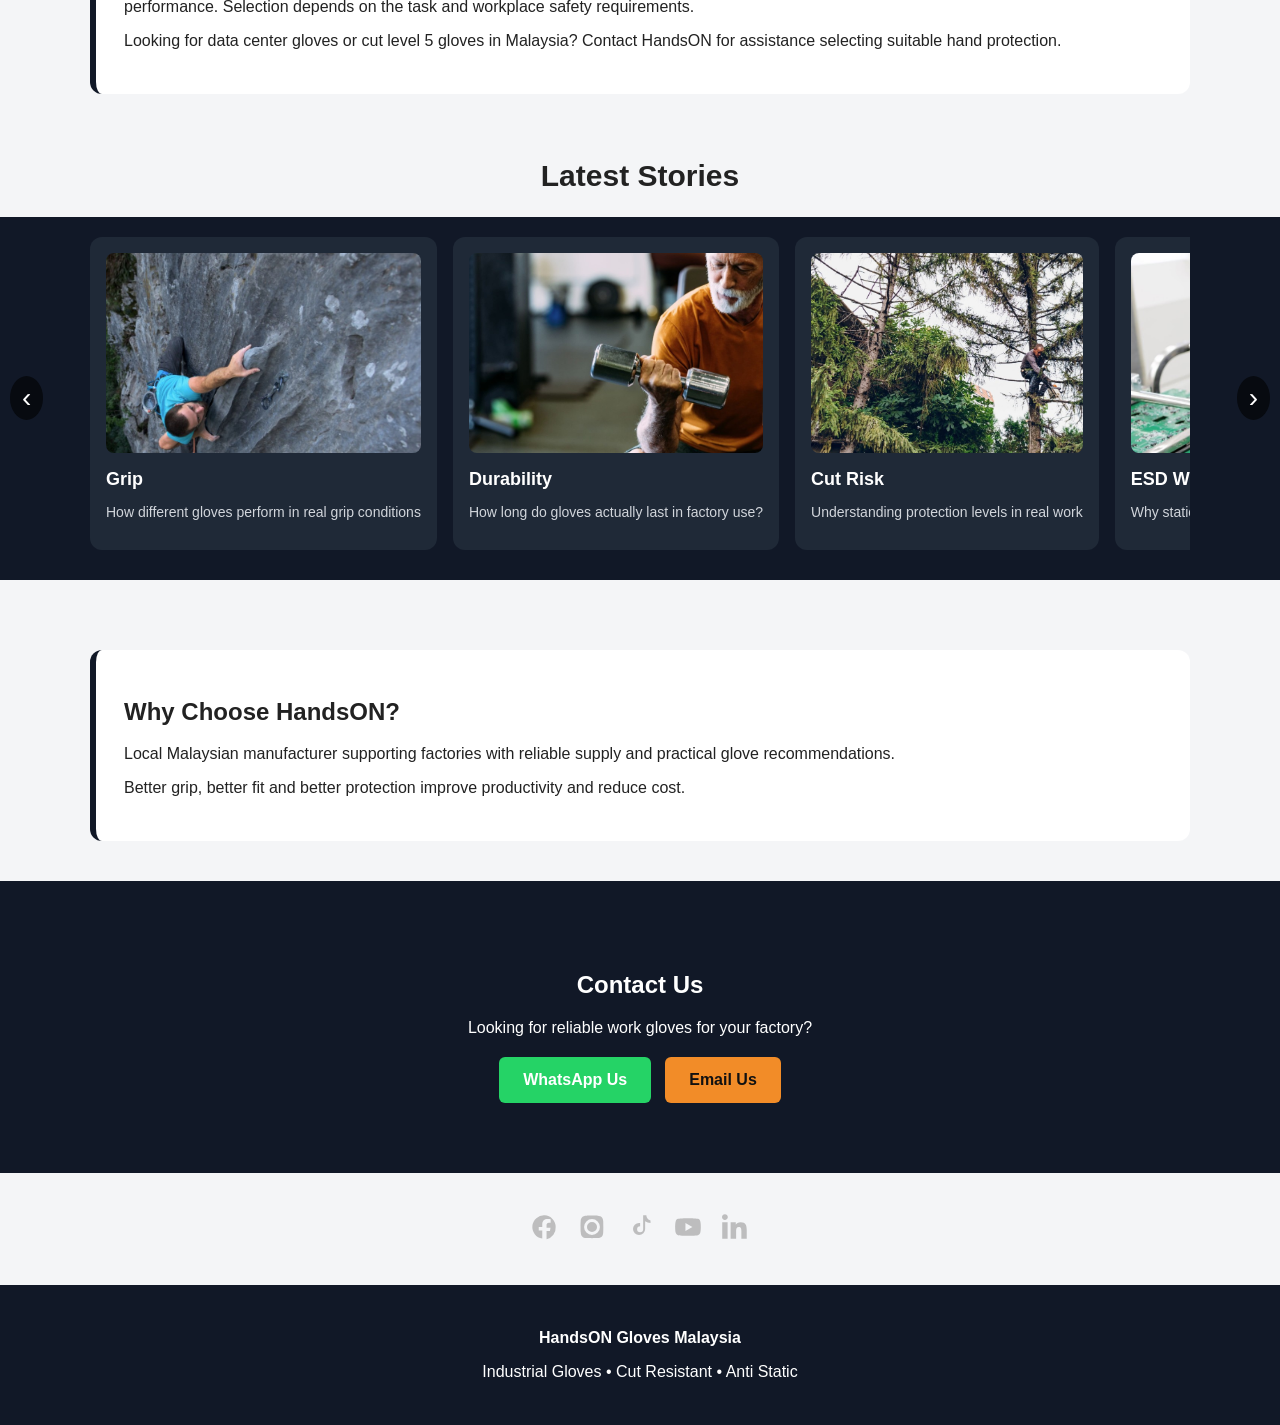
==== commit 2dcb3232: "Add three-image homepage sliding banner." ====
--- a/index.html
+++ b/index.html
@@ -1,6 +1,122 @@
 <!DOCTYPE html>
 
 <html lang="en">
+
+<style>
+.hero-slider {
+  position: relative;
+  width: 100%;
+  aspect-ratio: 1920 / 720;
+  overflow: hidden;
+  background: #142238;
+}
+
+.hero-slide {
+  position: absolute;
+  inset: 0;
+  opacity: 0;
+  transition: opacity 0.8s ease;
+  pointer-events: none;
+}
+
+.hero-slide.active {
+  opacity: 1;
+  z-index: 1;
+  pointer-events: auto;
+}
+
+.hero-slide img {
+  width: 100%;
+  height: 100%;
+  object-fit: cover;
+  display: block;
+}
+
+.slider-arrow {
+  position: absolute;
+  top: 50%;
+  transform: translateY(-50%);
+  z-index: 3;
+  border: 0;
+  background: rgba(0,0,0,0.35);
+  color: white;
+  font-size: 26px;
+  padding: 12px 15px;
+  cursor: pointer;
+}
+
+.slider-prev { left: 12px; }
+.slider-next { right: 12px; }
+
+.slider-dots {
+  position: absolute;
+  bottom: 15px;
+  left: 50%;
+  transform: translateX(-50%);
+  z-index: 3;
+  display: flex;
+  gap: 10px;
+}
+
+.slider-dot {
+  width: 11px;
+  height: 11px;
+  border-radius: 50%;
+  border: 0;
+  background: rgba(255,255,255,0.5);
+  cursor: pointer;
+}
+
+.slider-dot.active {
+  background: white;
+}
+
+.slider-whatsapp {
+  position: absolute;
+  bottom: 45px;
+  left: 50%;
+  transform: translateX(-50%);
+  z-index: 3;
+  padding: 12px 22px;
+  background: #16854a;
+  color: white;
+  border-radius: 6px;
+  text-decoration: none;
+  font-weight: bold;
+  white-space: nowrap;
+}
+
+@media (max-width: 600px) {
+  .hero-slider {
+    aspect-ratio: 16 / 9;
+  }
+
+  .hero-slide img {
+    object-fit: contain;
+  }
+
+  .slider-arrow {
+    font-size: 18px;
+    padding: 8px;
+  }
+
+  .slider-whatsapp {
+    bottom: 34px;
+    font-size: 11px;
+    padding: 8px 12px;
+  }
+
+  .slider-dots {
+    bottom: 9px;
+  }
+}
+
+@media (prefers-reduced-motion: reduce) {
+  .hero-slide {
+    transition: none;
+  }
+}
+</style>
 <head>
   <meta charset="UTF-8">
   <meta name="viewport" content="width=device-width, initial-scale=1">
@@ -36,6 +152,65 @@
 </script>
 </head>
 
+
+<script>
+(function () {
+  const slider = document.querySelector(".hero-slider");
+  if (!slider) return;
+
+  const slides = [...slider.querySelectorAll(".hero-slide")];
+  const dots = [...slider.querySelectorAll(".slider-dot")];
+  const prev = slider.querySelector(".slider-prev");
+  const next = slider.querySelector(".slider-next");
+
+  let current = 0;
+  let timer;
+
+  function showSlide(index) {
+    current = (index + slides.length) % slides.length;
+
+    slides.forEach((slide, i) => {
+      slide.classList.toggle("active", i === current);
+      slide.setAttribute("aria-hidden", i !== current);
+    });
+
+    dots.forEach((dot, i) => {
+      dot.classList.toggle("active", i === current);
+      dot.setAttribute("aria-pressed", i === current);
+    });
+  }
+
+  function startTimer() {
+    clearInterval(timer);
+    timer = setInterval(() => {
+      if (!document.hidden) showSlide(current + 1);
+    }, 5000);
+  }
+
+  prev.addEventListener("click", () => {
+    showSlide(current - 1);
+    startTimer();
+  });
+
+  next.addEventListener("click", () => {
+    showSlide(current + 1);
+    startTimer();
+  });
+
+  dots.forEach((dot, i) => {
+    dot.addEventListener("click", () => {
+      showSlide(i);
+      startTimer();
+    });
+  });
+
+  showSlide(0);
+
+  if (!window.matchMedia("(prefers-reduced-motion: reduce)").matches) {
+    startTimer();
+  }
+})();
+</script>
 <body>
 
 <!-- ===== NAV (HAMBURGER) ===== -->
@@ -64,14 +239,38 @@
 
 <!-- ===== HERO ===== -->
 
-<section class="hero">
-  <h1>Industrial Work Gloves Supplier in Malaysia</h1>
-  <p>Performance hand protection for factories, manufacturing and local industry.</p>
-  <p><b>Made in Malaysia • Export Quality Since 2010 • Fast Local Supply</b></p>
-
-  <a class="button" href="https://wa.me/60172555032?text=Hi%20I%20am%20interested%20in%20HandsON%20industrial%20gloves" target="_blank">
+
+<section class="hero-slider" aria-label="HandsON promotional banners">
+
+  <div class="hero-slide active">
+    <img src="images/banner1.png" alt="HandsON industrial safety gloves" fetchpriority="high">
+  </div>
+
+  <div class="hero-slide">
+    <img src="images/banner2.png" alt="HandsON safety glove range" loading="lazy">
+  </div>
+
+  <div class="hero-slide">
+    <img src="images/banner3.png" alt="HandsON industrial hand protection" loading="lazy">
+  </div>
+
+  <button class="slider-arrow slider-prev"
+          type="button" aria-label="Previous banner">&#10094;</button>
+  <button class="slider-arrow slider-next"
+          type="button" aria-label="Next banner">&#10095;</button>
+
+  <div class="slider-dots">
+    <button class="slider-dot active" type="button" aria-label="Show banner 1"></button>
+    <button class="slider-dot" type="button" aria-label="Show banner 2"></button>
+    <button class="slider-dot" type="button" aria-label="Show banner 3"></button>
+  </div>
+
+  <a class="slider-whatsapp"
+     href="https://wa.me/60172555032?text=Hi%20I%20am%20interested%20in%20HandsON%20industrial%20gloves"
+     target="_blank" rel="noopener noreferrer">
     Contact Us on WhatsApp
   </a>
+
 </section>
 
 <!-- ===== SCROLLABLE PRODUCT PAGE ===== -->
